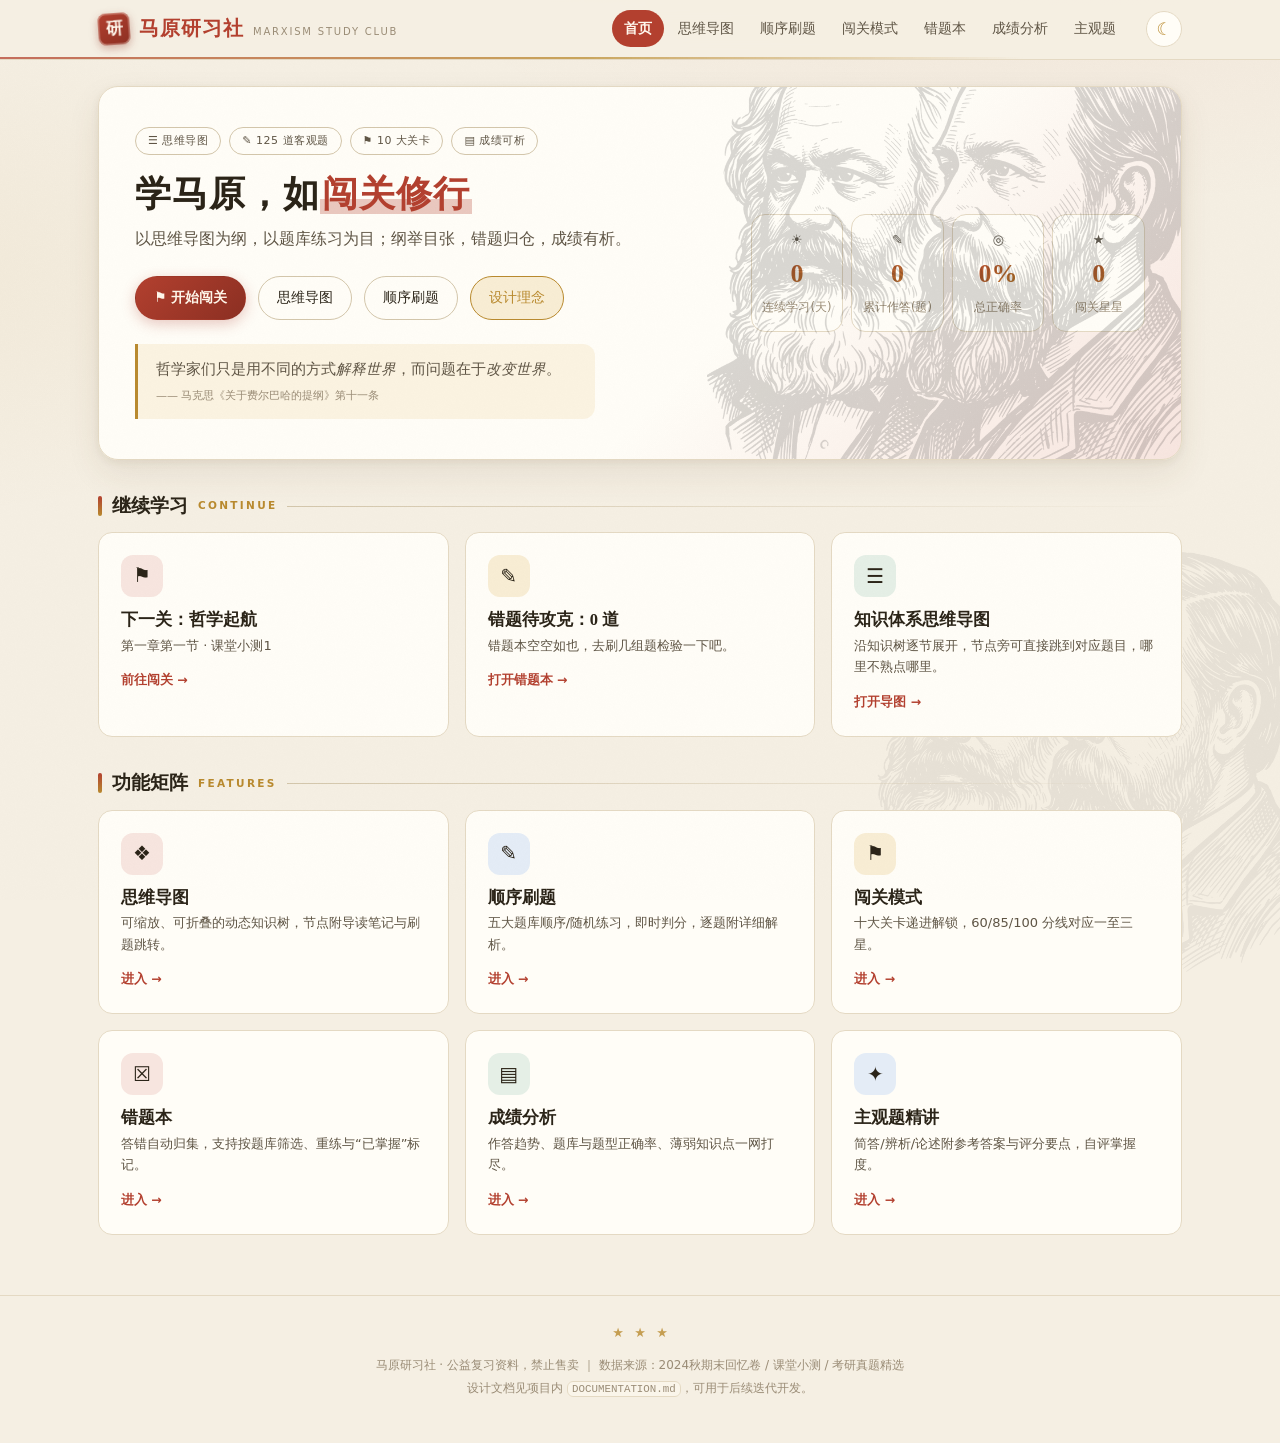
==== Web/index.html @ 52b2794c "feat(add webUI)" ====
<!DOCTYPE html>
<html lang="zh-CN" data-theme="light">
<head>
<meta charset="UTF-8">
<meta name="viewport" content="width=device-width, initial-scale=1.0">
<title>马原研习社 · 马克思主义基本原理学习平台</title>
<link rel="stylesheet" href="assets/style.css">
<link rel="icon" href="data:image/svg+xml,%3Csvg xmlns='http://www.w3.org/2000/svg' viewBox='0 0 32 32'%3E%3Ccircle cx='16' cy='16' r='15' fill='%23b3402f'/%3E%3Cpath d='M16 6l2.6 6.2 6.7.5-5.1 4.4 1.6 6.5L16 20l-5.8 3.6 1.6-6.5-5.1-4.4 6.7-.5z' fill='%23f3d9a4'/%3E%3C/svg%3E">
</head>
<body>
<img class="ink-watermark" src="assets/marx-engels.png" alt="" aria-hidden="true">
<header class="topbar">
  <div class="topbar-inner">
    <a class="brand" href="#/">
      <span class="brand-seal">研</span>
      <span class="brand-name">马原研习社</span>
      <span class="brand-sub">Marxism Study Club</span>
    </a>
    <nav class="nav" id="nav">
      <a href="#/" data-route="">首页</a>
      <a href="#/map" data-route="map">思维导图</a>
      <a href="#/practice" data-route="practice">顺序刷题</a>
      <a href="#/challenge" data-route="challenge">闯关模式</a>
      <a href="#/wrong" data-route="wrong">错题本</a>
      <a href="#/stats" data-route="stats">成绩分析</a>
      <a href="#/subjective" data-route="subjective">主观题</a>
    </nav>
    <button class="theme-toggle" id="themeToggle" title="切换明暗主题" aria-label="切换主题"></button>
  </div>
</header>

<main id="view" class="view">
  <div class="loading-screen">
    <div class="loading-star"></div>
    <p>正在加载题库与知识图谱…</p>
  </div>
</main>

<footer class="footer">
  <p>马原研习社 · 公益复习资料，禁止售卖 ｜ 数据来源：2024秋期末回忆卷 / 课堂小测 / 考研真题精选</p>
  <p>设计文档见项目内 <code>DOCUMENTATION.md</code>，可用于后续迭代开发。</p>
</footer>

<script src="assets/app.js"></script>
<script src="assets/quiz.js"></script>
<script src="assets/mindmap.js"></script>
<script src="assets/challenge.js"></script>
<script src="assets/wrongbook.js"></script>
<script src="assets/stats.js"></script>
</body>
</html>
---- Web/assets/style.css ----
/* ============================================================
   马原研习社 · 设计系统
   风格主题：「书斋纸感 × 思政朱红」
   - 纸质暖底 / 朱砂主色 / 鎏金点缀 / 衬线标题
   - 亮暗双主题（CSS 变量驱动）
   详见 DOCUMENTATION.md 第 2 节「视觉风格规范」
   ============================================================ */

/* ---------- 设计令牌（Design Tokens） ---------- */
:root {
  --font-display: "Noto Serif SC", "Source Han Serif SC", "Songti SC", "STSong", "SimSun", serif;
  --font-body: -apple-system, BlinkMacSystemFont, "PingFang SC", "Hiragino Sans GB",
               "Microsoft YaHei", "Segoe UI", system-ui, sans-serif;

  --bg: #f5efe3;
  --bg-2: #efe7d6;
  --card: #fffdf7;
  --card-2: #faf5ea;
  --ink: #2b2418;
  --ink-2: #5f5545;
  --mut: #9a8c76;
  --line: #e4d9c3;
  --line-2: #d3c6ab;

  --red: #b3402f;
  --red-deep: #8c2f22;
  --red-soft: #f7e5df;
  --gold: #b98a2e;
  --gold-soft: #f8edd4;
  --green: #3f7d4e;
  --green-soft: #e5efe6;
  --blue: #38618f;
  --blue-soft: #e4ecf6;

  --radius: 14px;
  --radius-sm: 9px;
  --shadow-sm: 0 1px 3px rgba(90, 66, 28, .07);
  --shadow: 0 2px 8px rgba(90, 66, 28, .08), 0 14px 34px rgba(90, 66, 28, .09);
  --maxw: 1120px;
}

html[data-theme="dark"] {
  --bg: #171411;
  --bg-2: #1f1a15;
  --card: #25201a;
  --card-2: #2d2720;
  --ink: #ede4d3;
  --ink-2: #c9bda5;
  --mut: #8f8270;
  --line: #3c352a;
  --line-2: #4d4436;

  --red: #e07655;
  --red-deep: #c05137;
  --red-soft: #40271f;
  --gold: #d9a94e;
  --gold-soft: #403420;
  --green: #6fae7d;
  --green-soft: #24382a;
  --blue: #7ba4d8;
  --blue-soft: #22303f;

  --shadow-sm: 0 1px 3px rgba(0, 0, 0, .35);
  --shadow: 0 2px 8px rgba(0, 0, 0, .4), 0 14px 34px rgba(0, 0, 0, .35);
}

/* ---------- 基础 ---------- */
* { box-sizing: border-box; }
html { scroll-behavior: smooth; }
body {
  margin: 0;
  font-family: var(--font-body);
  color: var(--ink);
  background:
    radial-gradient(1200px 500px at 85% -10%, rgba(179, 64, 47, .05), transparent 60%),
    radial-gradient(900px 420px at -10% 30%, rgba(185, 138, 46, .06), transparent 60%),
    var(--bg);
  background-attachment: fixed;
  line-height: 1.65;
  -webkit-font-smoothing: antialiased;
}
/* 纸面颗粒纹理：极淡的噪点覆盖层，营造"宣纸"质感（v1.2） */
body::before {
  content: ""; position: fixed; inset: 0; z-index: 2; pointer-events: none;
  background-image: url("data:image/svg+xml;utf8,<svg xmlns='http://www.w3.org/2000/svg' width='160' height='160'><filter id='n'><feTurbulence type='fractalNoise' baseFrequency='0.9' numOctaves='2' stitchTiles='stitch'/><feColorMatrix type='saturate' values='0'/></filter><rect width='100%25' height='100%25' filter='url(%23n)' opacity='0.55'/></svg>");
  background-size: 160px 160px;
  opacity: .045; mix-blend-mode: multiply;
}
html[data-theme="dark"] body::before { mix-blend-mode: screen; opacity: .05; }

/* ---------- 全局质感细节（v1.2） ---------- */
::-webkit-scrollbar { width: 10px; height: 10px; }
::-webkit-scrollbar-thumb { background: var(--line-2); border-radius: 99px; border: 2px solid var(--bg); }
::-webkit-scrollbar-thumb:hover { background: var(--mut); }
html { scrollbar-color: var(--line-2) var(--bg); }
:focus-visible { outline: 2px solid var(--gold); outline-offset: 2px; border-radius: 4px; }
@keyframes viewIn { from { opacity: 0; transform: translateY(12px); } }
.view > * { animation: viewIn .42s cubic-bezier(.21,.7,.3,1) both; }
.view > *:nth-child(2) { animation-delay: .04s; }
.view > *:nth-child(3) { animation-delay: .08s; }
.view > *:nth-child(4) { animation-delay: .12s; }
.view > *:nth-child(n+5) { animation-delay: .16s; }
h1, h2, h3, h4 { font-family: var(--font-display); font-weight: 700; line-height: 1.3; margin: 0 0 .5em; }
a { color: var(--red); text-decoration: none; }
button { font-family: inherit; cursor: pointer; }
code {
  background: var(--card-2); border: 1px solid var(--line);
  padding: .1em .4em; border-radius: 6px; font-size: .9em;
}
::selection { background: rgba(179, 64, 47, .25); }
@media (prefers-reduced-motion: reduce) {
  * { animation: none !important; transition: none !important; }
}

/* ---------- 顶栏 ---------- */
.topbar {
  position: sticky; top: 0; z-index: 50;
  background: color-mix(in srgb, var(--bg) 88%, transparent);
  backdrop-filter: blur(10px);
  border-bottom: 1px solid var(--line);
}
/* 顶栏底部朱金渐变细线 */
.topbar::after {
  content: ""; display: block; height: 2px;
  background: linear-gradient(90deg, var(--red), var(--gold) 45%, transparent 80%);
  opacity: .75;
}
.topbar-inner {
  max-width: var(--maxw); margin: 0 auto; padding: 10px 18px;
  display: flex; align-items: center; gap: 18px;
}
.brand { display: flex; align-items: baseline; gap: 9px; color: var(--red); flex-shrink: 0; }
/* 朱砂印章徽标：白字方印，微倾斜，如钤印落款 */
.brand-seal {
  align-self: center; width: 32px; height: 32px; border-radius: 8px;
  display: grid; place-items: center; transform: rotate(-4deg);
  background: linear-gradient(150deg, var(--red), var(--red-deep));
  color: #fff8ee; font-family: var(--font-display); font-size: 17px; font-weight: 800;
  box-shadow: 0 3px 8px rgba(140, 47, 34, .35), inset 0 0 0 1.5px rgba(255, 246, 234, .35);
  transition: transform .25s;
}
.brand:hover .brand-seal { transform: rotate(3deg) scale(1.06); }
.brand-name { font-family: var(--font-display); font-size: 20px; font-weight: 800; letter-spacing: 1px; }
.brand-sub { font-size: 10px; color: var(--mut); letter-spacing: .18em; text-transform: uppercase; }
.nav { display: flex; gap: 2px; margin-left: auto; overflow-x: auto; scrollbar-width: none; }
.nav a {
  color: var(--ink-2); font-size: 14px; padding: 7px 12px; border-radius: 99px;
  white-space: nowrap; transition: all .18s;
}
.nav a:hover { background: var(--red-soft); color: var(--red); }
.nav a.active { background: var(--red); color: #fff8ee; font-weight: 600; }
.theme-toggle {
  width: 36px; height: 36px; border-radius: 50%; border: 1px solid var(--line);
  background: var(--card); color: var(--gold); font-size: 17px; flex-shrink: 0;
  display: grid; place-items: center; transition: transform .2s;
}
.theme-toggle:hover { transform: rotate(25deg) scale(1.08); }
.theme-toggle::before { content: "☾"; }
html[data-theme="dark"] .theme-toggle::before { content: "☀"; }

/* ---------- 通用组件 ---------- */
.view { max-width: var(--maxw); margin: 0 auto; padding: 26px 18px 60px; min-height: 70vh; }
.card {
  background: var(--card); border: 1px solid var(--line); border-radius: var(--radius);
  box-shadow: var(--shadow-sm); padding: 22px;
}
.section-title {
  display: flex; align-items: center; gap: 10px; font-size: 19px; margin: 34px 0 14px;
}
.section-title::before {
  content: ""; width: 4px; height: 20px; border-radius: 2px;
  background: linear-gradient(var(--red), var(--gold));
}
.section-title::after {
  content: ""; flex: 1; height: 1px;
  background: linear-gradient(90deg, var(--line-2), transparent);
}
.section-title small {
  font-family: var(--font-body); font-size: 10.5px; color: var(--gold);
  font-weight: 600; letter-spacing: .22em; text-transform: uppercase;
}
.btn {
  display: inline-flex; align-items: center; gap: 7px;
  border: 1px solid var(--line-2); background: var(--card); color: var(--ink);
  padding: 9px 18px; border-radius: 99px; font-size: 14px; transition: all .18s;
}
.btn:hover { border-color: var(--red); color: var(--red); transform: translateY(-1px); }
.btn.primary {
  background: linear-gradient(135deg, var(--red), var(--red-deep));
  border-color: transparent; color: #fff6ea; font-weight: 600;
  box-shadow: 0 4px 14px rgba(166, 52, 38, .26);
}
.btn.primary:hover { background: linear-gradient(135deg, var(--red-deep), var(--red)); color: #fff;
  transform: translateY(-2px); box-shadow: 0 8px 20px rgba(166, 52, 38, .34); }
.btn.gold { background: var(--gold-soft); border-color: var(--gold); color: var(--gold); }
.btn.small { padding: 5px 13px; font-size: 12.5px; }
.btn:active { transform: translateY(0) scale(.97); }
.btn:disabled { opacity: .45; cursor: not-allowed; transform: none; box-shadow: none; }
.chip {
  display: inline-flex; align-items: center; gap: 5px;
  background: var(--card-2); border: 1px solid var(--line); color: var(--ink-2);
  padding: 3px 11px; border-radius: 99px; font-size: 12px;
}
.tag { font-size: 11px; padding: 2px 9px; border-radius: 4px; letter-spacing: .5px; }
.tag.red { background: var(--red-soft); color: var(--red); }
.tag.gold { background: var(--gold-soft); color: var(--gold); }
.tag.green { background: var(--green-soft); color: var(--green); }
.tag.blue { background: var(--blue-soft); color: var(--blue); }
.muted { color: var(--mut); }
.empty {
  text-align: center; color: var(--mut); padding: 60px 20px;
  border: 1.5px dashed var(--line-2); border-radius: var(--radius);
}
.grid { display: grid; gap: 16px; }
.toast {
  position: fixed; left: 50%; bottom: 34px; transform: translateX(-50%);
  background: color-mix(in srgb, var(--ink) 90%, transparent); color: var(--bg);
  padding: 10px 22px; border-radius: 99px;
  border: 1px solid color-mix(in srgb, var(--gold) 45%, transparent);
  backdrop-filter: blur(6px);
  font-size: 13.5px; box-shadow: var(--shadow); z-index: 99;
  animation: fadeUp .25s ease; pointer-events: none;
}
@keyframes fadeUp { from { opacity: 0; transform: translate(-50%, 10px); } }

/* ---------- 首页 ---------- */
.hero {
  display: grid; grid-template-columns: 1.5fr 1fr; gap: 24px; align-items: center;
  background: linear-gradient(135deg, var(--card) 60%, var(--red-soft));
  border: 1px solid var(--line); border-radius: 20px; padding: 40px 36px;
  box-shadow: var(--shadow); overflow: hidden; position: relative;
}
/* 马恩双人素描（版画线刻风，白底已转透明 PNG）：
   - 页级水印 .ink-watermark：全站固定于右下，沉浸式衬底（v1.1 新增）
   - 主视觉 .hero-portrait：首页 Hero 右侧，较明显但不抢文字 */
.ink-watermark {
  position: fixed; right: -3vw; bottom: -10vh; width: clamp(300px, 36vw, 540px);
  opacity: .055; pointer-events: none; user-select: none; z-index: -1;
}
html[data-theme="dark"] .ink-watermark { filter: invert(.92); opacity: .085; }
.hero-portrait {
  position: absolute; right: -38px; bottom: -46px; height: 138%;
  opacity: .15; pointer-events: none; user-select: none;
}
html[data-theme="dark"] .hero-portrait { filter: invert(.92); opacity: .17; }
@media (max-width: 920px) { .hero-portrait { height: 100%; right: -70px; opacity: .1; } }
.hero h1 { font-size: 36px; letter-spacing: 1px; margin-bottom: 6px; }
/* 手绘感朱色笔刷下划线 */
.hero h1 em {
  color: var(--red); font-style: normal;
  background: linear-gradient(transparent 60%, rgba(179, 64, 47, .26) 60%);
  background: linear-gradient(transparent 62%, color-mix(in srgb, var(--red) 28%, transparent) 62%);
  padding: 0 2px;
}
.hero .slogan { color: var(--ink-2); margin: 8px 0 24px; }
.hero-actions { display: flex; gap: 12px; flex-wrap: wrap; }
/* 资料徽章带 */
.hero-badges { display: flex; gap: 8px; flex-wrap: wrap; margin-bottom: 16px; }
.hero-badges span {
  font-size: 11px; padding: 4px 12px; border-radius: 99px; letter-spacing: .5px;
  border: 1px solid var(--line-2); color: var(--ink-2);
  background: color-mix(in srgb, var(--card) 65%, transparent);
}
/* 名言引言带（金线左侧、衬线体） */
.hero-quote {
  margin: 24px 0 0; padding: 12px 18px; max-width: 460px;
  border-left: 3px solid var(--gold); border-radius: 0 12px 12px 0;
  background: color-mix(in srgb, var(--gold-soft) 60%, transparent);
  font-family: var(--font-display); font-size: 14.5px; color: var(--ink-2); line-height: 1.85;
}
.hero-quote span { display: block; font-size: 11px; color: var(--mut); margin-top: 4px; font-family: var(--font-body); }
.stat-strip { display: grid; grid-template-columns: repeat(4, 1fr); gap: 8px; }
.stat-tile {
  background: var(--card); border: 1px solid var(--line); border-radius: var(--radius);
  padding: 14px 10px; text-align: center; transition: all .22s;
}
.stat-tile:hover { transform: translateY(-3px); box-shadow: var(--shadow); border-color: var(--gold); }
.stat-tile .ic { display: block; font-size: 13px; opacity: .75; margin-bottom: 2px; }
.stat-tile .num {
  font-family: var(--font-display); font-size: 26px; font-weight: 800;
  background: linear-gradient(135deg, var(--red), var(--gold));
  -webkit-background-clip: text; background-clip: text; color: transparent;
}
.stat-tile .lbl { font-size: 11.5px; color: var(--mut); margin-top: 2px; }
.feature-grid { display: grid; grid-template-columns: repeat(3, 1fr); gap: 16px; }
.feature-card {
  background: var(--card); border: 1px solid var(--line); border-radius: var(--radius);
  padding: 22px; transition: all .22s; position: relative; overflow: hidden;
  display: block; color: var(--ink);
}
/* 悬停时顶部亮起的朱金光带 */
.feature-card::before {
  content: ""; position: absolute; top: 0; left: 24px; right: 24px; height: 3px;
  border-radius: 0 0 99px 99px;
  background: linear-gradient(90deg, var(--red), var(--gold));
  opacity: 0; transform: scaleX(.3); transition: all .25s;
}
.feature-card:hover { transform: translateY(-4px); box-shadow: var(--shadow); border-color: var(--red); }
.feature-card:hover::before { opacity: 1; transform: scaleX(1); }
.feature-card .fi { transition: transform .22s; }
.feature-card:hover .fi { transform: scale(1.12) rotate(-4deg); }
.feature-card .fi {
  width: 42px; height: 42px; border-radius: 12px; display: grid; place-items: center;
  font-size: 20px; margin-bottom: 12px;
}
.feature-card h3 { font-size: 16.5px; margin-bottom: 4px; }
.feature-card p { font-size: 13px; color: var(--ink-2); margin: 0 0 10px; }
.feature-card .go { font-size: 12.5px; color: var(--red); font-weight: 600; }
.next-actions { display: grid; grid-template-columns: repeat(3, 1fr); gap: 16px; }

/* ---------- 思维导图 ---------- */
.map-layout { display: grid; grid-template-columns: 1fr 320px; gap: 16px; align-items: start; }
.map-canvas-wrap {
  background:
    radial-gradient(circle at 1px 1px, var(--line-2) 1px, transparent 0) 0 0 / 26px 26px,
    var(--card);
  border: 1px solid var(--line); border-radius: var(--radius);
  height: 68vh; min-height: 480px; overflow: hidden; position: relative; cursor: grab;
}
.map-canvas-wrap:active { cursor: grabbing; }
.map-tools { position: absolute; right: 12px; top: 12px; display: flex; flex-direction: column; gap: 6px; z-index: 5; }
.map-tools button {
  width: 34px; height: 34px; border-radius: 10px; border: 1px solid var(--line);
  background: var(--card); color: var(--ink-2); font-size: 16px; box-shadow: var(--shadow-sm);
}
.map-tools button:hover { color: var(--red); border-color: var(--red); }
.map-node rect {
  fill: var(--card); stroke: var(--line-2); stroke-width: 1.2; rx: 10;
  transition: all .18s; cursor: pointer;
}
.map-node:hover rect { stroke: var(--red); filter: drop-shadow(0 3px 8px rgba(179, 64, 47, .25)); }
.map-node text { font-size: 12.5px; fill: var(--ink); pointer-events: none; }
.map-node .node-pct { font-size: 9.5px; fill: var(--mut); }
.map-node.lv0 rect { fill: var(--red); stroke: var(--red); }
.map-node.lv0 text { fill: #fff4e4; font-weight: 700; font-size: 14px; }
.map-node.lv1 rect { fill: var(--gold-soft); stroke: var(--gold); }
.map-node.has-link rect { stroke-dasharray: 0; }
.map-node .badge-dot { fill: var(--green); }
.map-link { fill: none; stroke: var(--line-2); stroke-width: 1.4; }
.map-toggle { cursor: pointer; }
.map-toggle circle { fill: var(--card-2); stroke: var(--line-2); }
.map-toggle:hover circle { stroke: var(--red); fill: var(--red-soft); }
.map-toggle text { fill: var(--ink-2); font-size: 11px; text-anchor: middle; pointer-events: none; }
.map-panel { position: sticky; top: 76px; max-height: calc(100vh - 100px); overflow-y: auto; }
.map-panel h3 { color: var(--red); font-size: 17px; }
.map-panel .notes { font-size: 13px; color: var(--ink-2); max-height: 320px; overflow-y: auto;
  border-left: 3px solid var(--gold-soft); padding-left: 12px; margin: 12px 0; }
.map-panel .notes li { margin-bottom: 5px; }
.map-panel .notes p { margin: 4px 0; }

/* ---------- 刷题 / 题目卡片 ---------- */
.bank-grid { display: grid; grid-template-columns: repeat(2, 1fr); gap: 16px; }
.bank-card h3 { font-size: 16.5px; margin-bottom: 3px; }
.bank-card .desc { font-size: 12.5px; color: var(--ink-2); min-height: 34px; }
.bank-meta { display: flex; gap: 8px; flex-wrap: wrap; margin: 10px 0; }
.bank-actions { display: flex; gap: 8px; margin-top: 12px; }
.progressline { height: 6px; background: var(--bg-2); border-radius: 99px; overflow: hidden; margin-top: 10px; }
.progressline i { display: block; height: 100%; background: linear-gradient(90deg, var(--red), var(--gold)); border-radius: 99px; }

.quiz-shell { max-width: 780px; margin: 0 auto; }
.quiz-topbar { display: flex; align-items: center; gap: 10px; margin-bottom: 14px; flex-wrap: wrap; }
.quiz-progress { flex: 1; height: 5px; background: var(--bg-2); border-radius: 99px; overflow: hidden; min-width: 100px; }
.quiz-progress i { display: block; height: 100%; background: linear-gradient(90deg, var(--red), var(--gold)); transition: width .3s; }
.q-card { background: var(--card); border: 1px solid var(--line); border-radius: var(--radius);
  box-shadow: var(--shadow-sm); padding: 26px; position: relative; overflow: hidden; }
/* 题卡左侧朱金细缨 */
.q-card::before {
  content: ""; position: absolute; left: 0; top: 22px; bottom: 22px; width: 3.5px;
  border-radius: 0 4px 4px 0; background: linear-gradient(var(--red), var(--gold));
}
.q-head { display: flex; gap: 8px; align-items: center; flex-wrap: wrap; margin-bottom: 12px; }
.q-stem { font-size: 16.5px; font-weight: 600; line-height: 1.75; margin: 6px 0 18px; }
.opt {
  display: flex; gap: 12px; align-items: flex-start; width: 100%; text-align: left;
  background: var(--card-2); border: 1.5px solid var(--line); border-radius: var(--radius-sm);
  padding: 12px 14px; margin-bottom: 10px; font-size: 14.5px; color: var(--ink);
  transition: all .16s;
}
.opt:hover:not(:disabled) { border-color: var(--red); background: var(--red-soft); }
.opt .key {
  flex-shrink: 0; width: 24px; height: 24px; border-radius: 50%; border: 1.5px solid var(--line-2);
  display: grid; place-items: center; font-size: 12px; font-weight: 700; color: var(--ink-2);
  background: var(--card);
}
.opt.sel { border-color: var(--red); background: var(--red-soft); }
.opt.sel .key { background: var(--red); border-color: var(--red); color: #fff; }
.opt.right { border-color: var(--green); background: var(--green-soft); }
.opt.right .key { background: var(--green); border-color: var(--green); color: #fff; }
.opt.wrong-pick { border-color: var(--red); background: var(--red-soft); animation: shake .3s; }
.opt:disabled { cursor: default; opacity: .92; }
@keyframes shake { 25% { transform: translateX(-4px);} 75% { transform: translateX(4px);} }
.q-feedback { border-radius: var(--radius-sm); padding: 14px 16px; margin: 14px 0 0; font-size: 14px; }
.q-feedback.ok { background: var(--green-soft); border: 1px solid var(--green); }
.q-feedback.bad { background: var(--red-soft); border: 1px solid var(--red); }
.q-analysis { margin-top: 14px; border-top: 1.5px dashed var(--line-2); padding-top: 12px; font-size: 13.5px; color: var(--ink-2); }
.q-analysis h4 { font-size: 13px; color: var(--gold); letter-spacing: 2px; margin-bottom: 6px; }
.q-actions { display: flex; justify-content: space-between; gap: 10px; margin-top: 20px; }

/* 答题卡模式（闯关/考试） */
.answer-sheet { display: flex; flex-wrap: wrap; gap: 7px; margin: 14px 0; }
.answer-sheet button {
  width: 34px; height: 34px; border-radius: 9px; border: 1.5px solid var(--line);
  background: var(--card); font-size: 12px; color: var(--ink-2); transition: all .15s;
}
.answer-sheet button.done { background: var(--red); border-color: var(--red); color: #fff; }
.answer-sheet button.cur { outline: 2px solid var(--gold); }
.answer-sheet button.right { background: var(--green); border-color: var(--green); color: #fff; }
.answer-sheet button.wrong { background: var(--red); border-color: var(--red); color: #fff; }
.score-hero { text-align: center; padding: 36px 20px; }
.score-ring { width: 150px; height: 150px; margin: 0 auto 16px; }
.score-hero .pct { font-family: var(--font-display); font-size: 34px; font-weight: 800; }
.stars { font-size: 30px; letter-spacing: 6px; color: var(--gold); }
.stars .off { color: var(--line-2); }

/* ---------- 闯关地图 ---------- */
.level-path { position: relative; max-width: 640px; margin: 0 auto; padding: 10px 0 30px; }
.level-path::before {
  content: ""; position: absolute; left: 29px; top: 20px; bottom: 20px; width: 3px;
  background: repeating-linear-gradient(var(--gold) 0 8px, transparent 8px 16px);
  opacity: .45;
}
/* 当前待攻关卡：节点填朱并发出脉冲光环，引导玩家 */
.level-item.next .level-node {
  background: linear-gradient(135deg, var(--red), var(--red-deep));
  color: #fff6ea; border-color: var(--red);
  animation: pulseRing 1.8s ease-out infinite;
}
@keyframes pulseRing {
  0% { box-shadow: 0 0 0 0 rgba(179, 64, 47, .42); }
  70% { box-shadow: 0 0 0 15px rgba(179, 64, 47, 0); }
  100% { box-shadow: 0 0 0 0 rgba(179, 64, 47, 0); }
}
.level-item.next .level-body { border-color: var(--red); box-shadow: 0 4px 18px rgba(179, 64, 47, .14); }
.level-item { position: relative; display: flex; gap: 18px; align-items: flex-start; margin-bottom: 18px; }
.level-node {
  flex-shrink: 0; width: 60px; height: 60px; border-radius: 50%; z-index: 1;
  border: 3px solid var(--gold); background: var(--card); display: grid; place-items: center;
  font-family: var(--font-display); font-size: 21px; font-weight: 800; color: var(--gold);
  box-shadow: var(--shadow-sm); transition: all .2s;
}
.level-item.unlocked .level-node { border-color: var(--red); color: var(--red); cursor: pointer; }
.level-item.unlocked .level-node:hover { transform: scale(1.1); box-shadow: var(--shadow); }
.level-item.locked { opacity: .62; }
.level-item.locked .level-node { border-color: var(--line-2); color: var(--mut); }
.level-body { flex: 1; background: var(--card); border: 1px solid var(--line); border-radius: var(--radius); padding: 15px 18px; }
.level-body h3 { font-size: 16px; margin: 0 0 2px; }
.level-body .sub { font-size: 12.5px; color: var(--ink-2); }
.level-foot { display: flex; align-items: center; gap: 10px; margin-top: 9px; flex-wrap: wrap; }
.level-stars { color: var(--gold); font-size: 15px; letter-spacing: 2px; }
.level-best { font-size: 11.5px; color: var(--mut); }

/* ---------- 错题本 ---------- */
.wrong-item { display: flex; gap: 14px; align-items: flex-start; }
.wrong-item .wi-body { flex: 1; }
.wrong-item .wi-stem { font-size: 14.5px; font-weight: 600; margin-bottom: 6px; }
.wrong-item .wi-meta { display: flex; gap: 7px; flex-wrap: wrap; align-items: center; font-size: 12px; color: var(--mut); }
.wrong-item .wi-act { display: flex; flex-direction: column; gap: 6px; }
.wrong-item.mastered { opacity: .55; }
.tabs { display: flex; gap: 6px; margin: 16px 0; }
.tabs button {
  border: 1px solid var(--line); background: var(--card); color: var(--ink-2);
  padding: 7px 18px; border-radius: 99px; font-size: 13.5px;
}
.tabs button.on { background: var(--red); border-color: var(--red); color: #fff; font-weight: 600; }

/* ---------- 成绩分析 ---------- */
.stats-grid { display: grid; grid-template-columns: repeat(5, 1fr); gap: 12px; }
.chart-card h3 { font-size: 15px; color: var(--ink-2); font-family: var(--font-body); font-weight: 600; }
.hbar-row { display: grid; grid-template-columns: 130px 1fr 74px; gap: 10px; align-items: center; margin-bottom: 10px; font-size: 12.5px; }
.hbar-row .bar { height: 14px; background: var(--bg-2); border-radius: 99px; overflow: hidden; }
.hbar-row .bar i { display: block; height: 100%; border-radius: 99px;
  background: linear-gradient(90deg, var(--red), var(--gold)); }
.hbar-row .val { text-align: right; color: var(--ink-2); }
.sess-table { width: 100%; border-collapse: collapse; font-size: 13px; }
.sess-table th, .sess-table td { text-align: left; padding: 9px 10px; border-bottom: 1px solid var(--line); }
.sess-table th { color: var(--mut); font-weight: 500; font-size: 12px; }
.weak-list li { margin-bottom: 10px; font-size: 13.5px; }

/* ---------- 主观题 ---------- */
.subj-list { display: grid; gap: 14px; }
.subj-card .ref { display: none; margin-top: 14px; border-top: 1.5px dashed var(--line-2); padding-top: 14px; font-size: 13.5px; color: var(--ink-2); }
.subj-card.open .ref { display: block; }
.subj-card .prompt { background: var(--card-2); border: 1px solid var(--line); border-radius: var(--radius-sm);
  padding: 14px; font-size: 13px; color: var(--ink-2); margin: 12px 0; white-space: pre-wrap; max-height: 300px; overflow-y: auto; }
.self-grade { display: flex; gap: 8px; margin-top: 14px; }

/* ---------- mdLite 渲染细节 ---------- */
.q-analysis ul, .ref ul, .map-panel .notes ul { padding-left: 19px; margin: 6px 0; }
.q-analysis p, .ref p { margin: 5px 0; }
p.quote, .quote {
  color: var(--ink-2); border-left: 3px solid var(--gold-soft);
  padding: 4px 0 4px 12px; margin: 6px 0; font-size: .94em;
}
.opt span:last-child { flex: 1; }

/* ---------- 其他 ---------- */
.loading-screen { text-align: center; padding: 120px 0; color: var(--mut); }
.loading-star {
  width: 44px; height: 44px; margin: 0 auto 18px; background: var(--red);
  clip-path: polygon(50% 0, 63% 37%, 100% 38%, 70% 61%, 81% 100%, 50% 76%, 19% 100%, 30% 61%, 0 38%, 37% 37%);
  animation: spinPulse 1.2s ease-in-out infinite;
}
@keyframes spinPulse { 50% { transform: rotate(72deg) scale(1.12); opacity: .75; } }
.footer { text-align: center; color: var(--mut); font-size: 12px; padding: 26px 16px 40px; border-top: 1px solid var(--line); }
.footer::before {
  content: "★"; display: block; color: var(--gold); font-size: 13px;
  letter-spacing: 14px; text-indent: 14px; margin-bottom: 12px; opacity: .8;
  text-shadow: -22px 0 0 var(--gold), 22px 0 0 var(--gold);
}
.footer p { margin: 4px 0; }

/* ---------- 响应式 ---------- */
@media (max-width: 920px) {
  .hero { grid-template-columns: 1fr; padding: 28px 22px; }
  .feature-grid, .next-actions { grid-template-columns: 1fr; }
  .bank-grid { grid-template-columns: 1fr; }
  .stats-grid { grid-template-columns: repeat(2, 1fr); }
  .map-layout { grid-template-columns: 1fr; }
  .map-panel { position: static; }
  .brand-sub { display: none; }
  .topbar-inner { flex-wrap: wrap; gap: 8px; }
  .nav { order: 3; width: 100%; }
  .stat-strip { grid-template-columns: repeat(2, 1fr); }
  .hbar-row { grid-template-columns: 96px 1fr 64px; }
  .grid[style*="grid-template-columns"] { grid-template-columns: 1fr !important; }
}
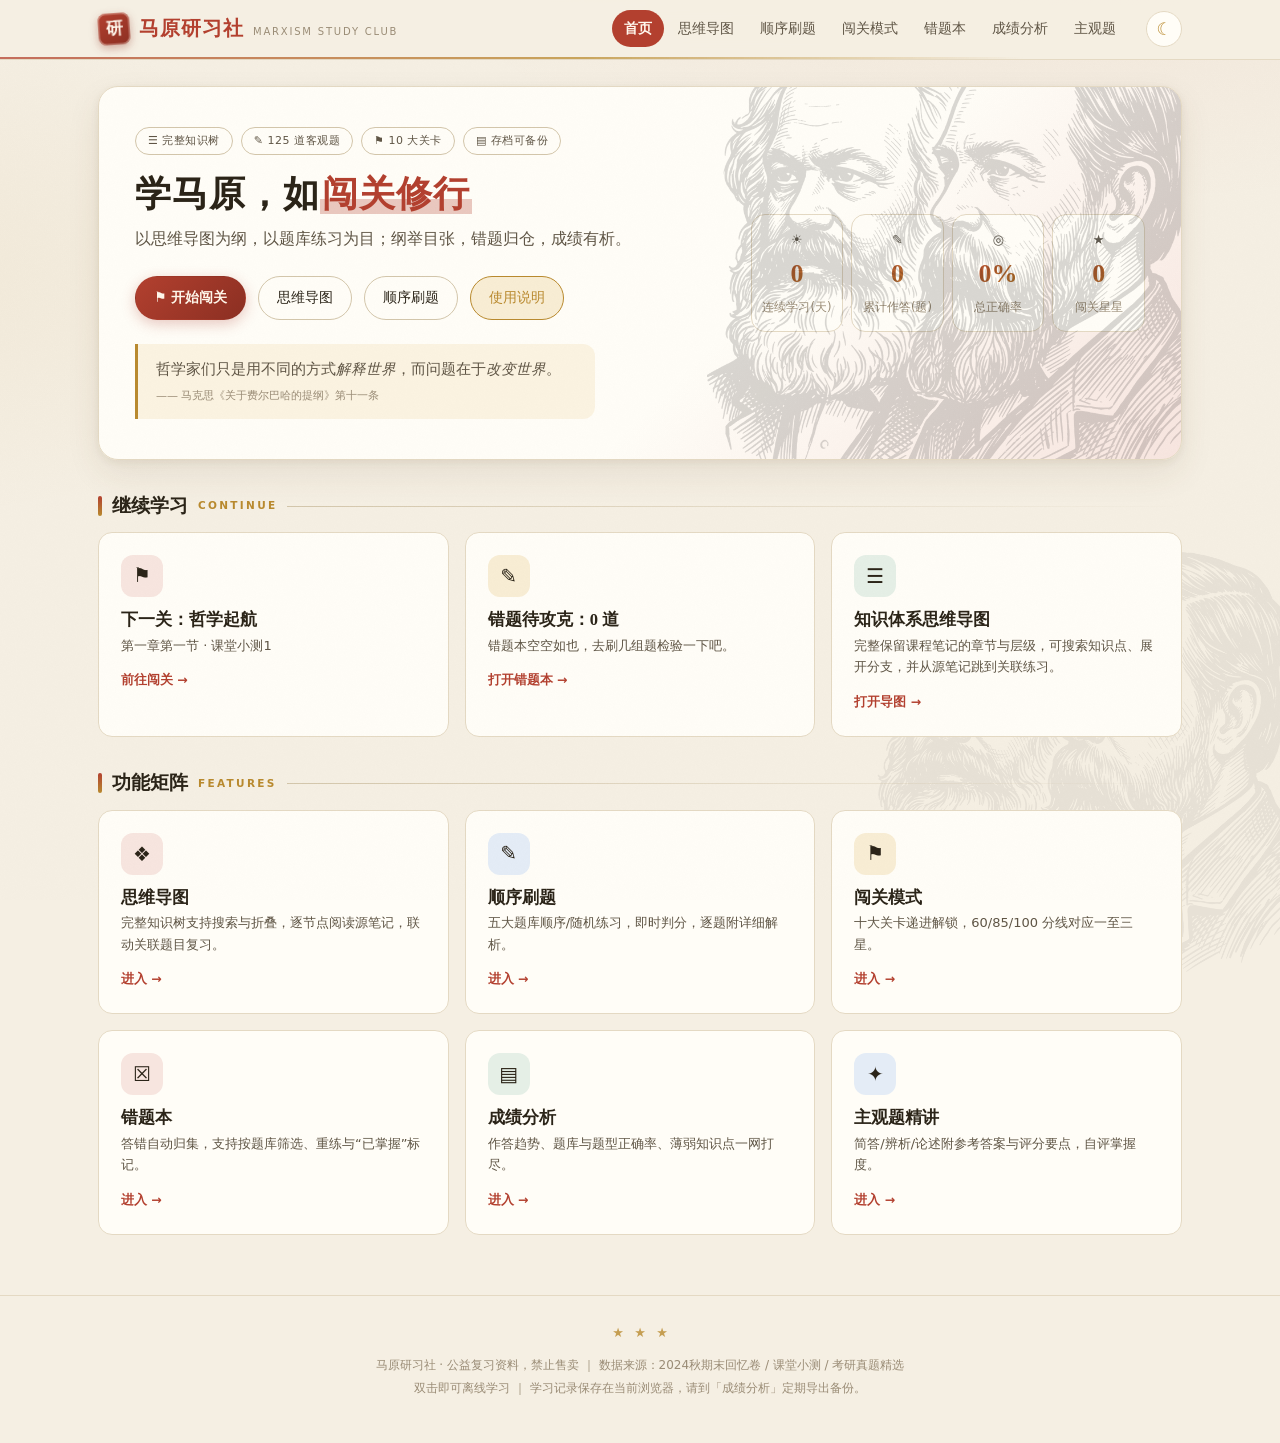
==== commit 869262e4: "Add offline build and mindmap parsing tools with tests - Implement `build_offline.py` to generate se" ====
--- a/Web/index.html
+++ b/Web/index.html
@@ -5,6 +5,7 @@
 <meta name="viewport" content="width=device-width, initial-scale=1.0">
 <title>马原研习社 · 马克思主义基本原理学习平台</title>
 <link rel="stylesheet" href="assets/style.css">
+<link rel="stylesheet" href="assets/mindmap.css">
 <link rel="icon" href="data:image/svg+xml,%3Csvg xmlns='http://www.w3.org/2000/svg' viewBox='0 0 32 32'%3E%3Ccircle cx='16' cy='16' r='15' fill='%23b3402f'/%3E%3Cpath d='M16 6l2.6 6.2 6.7.5-5.1 4.4 1.6 6.5L16 20l-5.8 3.6 1.6-6.5-5.1-4.4 6.7-.5z' fill='%23f3d9a4'/%3E%3C/svg%3E">
 </head>
 <body>
@@ -29,6 +30,9 @@
   </div>
 </header>
 
+<p id="storageNotice" class="card" role="status" aria-live="polite" aria-atomic="true" hidden
+  style="max-width:1140px;margin:16px auto;padding:12px 18px;color:var(--red)"></p>
+
 <main id="view" class="view">
   <div class="loading-screen">
     <div class="loading-star"></div>
@@ -38,9 +42,10 @@
 
 <footer class="footer">
   <p>马原研习社 · 公益复习资料，禁止售卖 ｜ 数据来源：2024秋期末回忆卷 / 课堂小测 / 考研真题精选</p>
-  <p>设计文档见项目内 <code>DOCUMENTATION.md</code>，可用于后续迭代开发。</p>
+  <p>双击即可离线学习 ｜ 学习记录保存在当前浏览器，请到「成绩分析」定期导出备份。</p>
 </footer>
 
+<script src="data/offline-data.js"></script>
 <script src="assets/app.js"></script>
 <script src="assets/quiz.js"></script>
 <script src="assets/mindmap.js"></script>
--- a/Web/assets/mindmap.css
+++ b/Web/assets/mindmap.css
@@ -0,0 +1,163 @@
+/* 思维导图专属样式；沿用纸面、朱红和金色设计令牌。 */
+.mm-workspace { margin-top: 4px; }
+.mm-workspace [hidden] { display: none !important; }
+.mm-workspace button, .mm-workspace input, .mm-workspace select { font-family: inherit; }
+.mm-workspace button { color: var(--ink); }
+.mm-workspace button:focus-visible, .mm-workspace input:focus-visible, .mm-workspace select:focus-visible { outline: 2px solid var(--gold); outline-offset: 3px; }
+.mm-sr-only { position: absolute; width: 1px; height: 1px; padding: 0; margin: -1px; overflow: hidden; clip: rect(0,0,0,0); white-space: nowrap; border: 0; }
+.mm-heading { display: flex; align-items: end; justify-content: space-between; gap: 18px; margin-bottom: 20px; }
+.mm-eyebrow { font-size: 10.5px; color: var(--gold); letter-spacing: .15em; font-weight: 600; }
+.mm-heading h2 { margin: 5px 0 0; font-size: clamp(22px,2.5vw,29px); letter-spacing: .02em; }
+.mm-heading h2 em { font-style: normal; color: var(--red); }
+.mm-total { font-size: 12px; color: var(--ink-2); white-space: nowrap; padding-bottom: 3px; }
+.mm-total span { margin: 0 7px; color: var(--gold); }
+.mm-controls { display: flex; align-items: center; gap: 14px; margin-bottom: 12px; }
+.mm-search-field { flex: 1; min-width: 0; display: flex; align-items: center; background: var(--card); border: 1px solid var(--line-2); border-radius: 10px; overflow: hidden; }
+.mm-search-field > span { font-size: 25px; color: var(--gold); padding: 0 13px; }
+.mm-search-field input { width: 100%; min-width: 0; height: 46px; border: 0; background: transparent; color: var(--ink); padding: 8px 4px; font-size: 13px; }
+.mm-search-field input::placeholder { color: var(--mut); }
+.mm-search-field select { height: 32px; padding: 0 9px; border: 0; border-left: 1px solid var(--line); margin-right: 5px; color: var(--ink-2); background: var(--card); font-size: 12px; }
+.mm-mode { display: flex; background: var(--bg-2); padding: 4px; gap: 3px; border-radius: 10px; }
+.mm-mode button { border: 0; border-radius: 7px; background: transparent; padding: 9px 13px; font-size: 12px; white-space: nowrap; }
+.mm-mode button[aria-pressed="true"] { color: var(--red); background: var(--card); box-shadow: var(--shadow-sm); font-weight: 600; }
+.mm-branches { display: flex; flex-wrap: wrap; gap: 8px; margin: 14px 0 19px; }
+.mm-branches button { display: flex; align-items: center; gap: 8px; min-height: 40px; border: 1px solid var(--line-2); background: var(--card); padding: 8px 13px; border-radius: 9px; font-size: 12px; }
+.mm-branches button span { color: var(--mut); font-size: 10px; }
+.mm-branches button.is-active { border-color: var(--red); color: var(--red); background: var(--red-soft); font-weight: 600; }
+.mm-branches button.is-active span { color: var(--red); opacity: .7; }
+.mm-layout { display: grid; grid-template-columns: minmax(0,1fr) 345px; align-items: start; gap: 16px; scroll-margin-top: 90px; }
+.mm-reader { min-width: 0; border: 1px solid var(--line); border-radius: var(--radius); overflow: hidden; background: var(--card); box-shadow: var(--shadow-sm); }
+.mm-reader-head { display: flex; justify-content: space-between; align-items: center; gap: 10px; padding: 13px 14px; border-bottom: 1px solid var(--line); }
+.mm-reader-head > div:first-child { min-width: 0; }
+.mm-reader-head strong { display: block; font-size: 13px; overflow-wrap: anywhere; }
+.mm-reader-head #mmVisibleCount { display: block; color: var(--mut); font-size: 10px; margin-top: 3px; }
+.mm-expand-tools { display: flex; gap: 5px; flex-shrink: 0; }
+.mm-expand-tools button { border: 1px solid var(--line); background: var(--card-2); border-radius: 6px; padding: 7px 8px; font-size: 10.5px; }
+.mm-expand-tools button:hover { border-color: var(--red); color: var(--red); }
+.mm-canvas { height: clamp(490px,66vh,690px); min-height: 490px; position: relative; overflow: hidden; background: radial-gradient(circle at 1px 1px,var(--line) 1px,transparent 0) 0 0 / 24px 24px,var(--card); }
+.mm-canvas svg { display: block; width: 100%; height: 100%; touch-action: none; cursor: grab; user-select: none; }
+.mm-canvas svg:active { cursor: grabbing; }
+.mm-link { fill: none; stroke: var(--line-2); stroke-width: 1.5; }
+.mm-node { cursor: pointer; outline: none; }
+.mm-node > rect { fill: var(--card); stroke: var(--line-2); stroke-width: 1.35; }
+.mm-node.mm-heading-node > rect { fill: var(--gold-soft); stroke: var(--gold); }
+.mm-node.mm-scope-node > rect { fill: var(--red); stroke: var(--red-deep); }
+.mm-node-label { font-size: 14px; fill: var(--ink); font-family: var(--font-body); }
+.mm-node.mm-scope-node .mm-node-label { fill: #fff8ed; font-weight: 600; }
+.mm-node-count { font-size: 9px; fill: var(--mut); font-family: var(--font-body); }
+.mm-scope-node .mm-node-count { fill: #fff3d7; }
+.mm-node:hover > rect, .mm-node:focus-visible > rect { stroke: var(--red); stroke-width: 2.4; }
+.mm-node.is-selected > rect { stroke: var(--red); stroke-width: 2.7; filter: drop-shadow(0 2px 5px rgba(120,50,25,.13)); }
+.mm-scope-node.is-selected > rect, .mm-scope-node:focus-visible > rect { stroke: var(--gold); stroke-width: 3; }
+.mm-node text { pointer-events: none; }
+.mm-toggle > rect { fill: var(--card); stroke: var(--line-2); stroke-width: 1.3; }
+.mm-toggle text { font-size: 18px; fill: var(--ink-2); }
+.mm-toggle:hover > rect, .mm-toggle:focus-visible > rect { fill: var(--red-soft); stroke: var(--red); stroke-width: 2; }
+.mm-zoom-tools { display: flex; align-items: center; justify-content: center; gap: 5px; position: absolute; bottom: 36px; left: 50%; transform: translateX(-50%); background: var(--card); border: 1px solid var(--line); padding: 5px; border-radius: 10px; box-shadow: var(--shadow-sm); white-space: nowrap; }
+.mm-zoom-tools button { border: 0; background: var(--card-2); height: 34px; min-width: 34px; border-radius: 6px; font-size: 18px; }
+.mm-zoom-tools button:hover { background: var(--red-soft); color: var(--red); }
+.mm-zoom-tools .mm-fit { font-size: 11px; padding: 0 10px; }
+.mm-zoom-tools output { min-width: 37px; text-align: center; font-size: 10px; color: var(--ink-2); }
+.mm-canvas-help { position: absolute; bottom: 10px; width: 100%; text-align: center; font-size: 10px; color: var(--mut); pointer-events: none; }
+.mm-legend { display: flex; flex-wrap: wrap; gap: 6px 14px; padding: 11px 14px; font-size: 10px; color: var(--ink-2); border-top: 1px solid var(--line); }
+.mm-legend > span { display: inline-flex; align-items: center; gap: 5px; }
+.mm-tree-line { width: 17px; height: 0; border-top: 1px solid var(--line-2); }
+.mm-relation-line { width: 17px; height: 0; border-top: 2px dashed var(--red); }
+.mm-outline { max-height: 66vh; min-height: 420px; overflow: auto; padding: 10px; }
+.mm-outline ul { list-style: none; margin: 0; padding-left: 20px; }
+.mm-outline > ul { padding-left: 0; }
+.mm-outline li { margin: 2px 0; }
+.mm-outline li > ul { border-left: 1px solid var(--line); margin-left: 16px; }
+.mm-outline-row { display: flex; align-items: start; border-radius: 7px; }
+.mm-outline-row.is-selected { background: var(--red-soft); }
+.mm-outline-toggle { flex: 0 0 33px; width: 33px; height: 39px; background: transparent; border: 0; font-size: 19px; color: var(--gold) !important; }
+.mm-outline-dot { flex: 0 0 33px; text-align: center; line-height: 38px; color: var(--mut); }
+.mm-outline-label { flex: 1; min-width: 0; display: block; width: 100%; padding: 9px 7px 9px 0; border: 0; background: transparent; text-align: left; line-height: 1.7; font-size: 13px; overflow-wrap: anywhere; scroll-margin-block: 10px; }
+.mm-outline-label small { display: block; font-size: 10px; color: var(--mut); }
+.mm-outline-row.is-selected .mm-outline-label { color: var(--red); font-weight: 600; }
+.mm-outline-label:hover { color: var(--red); }
+.mm-panel { position: sticky; top: 80px; max-height: calc(100vh - 105px); overflow: auto; padding: 19px 18px; min-width: 0; scrollbar-width: thin; }
+.mm-panel-top { display: flex; justify-content: space-between; align-items: center; gap: 10px; }
+.mm-panel-locate { background: transparent; border: 0; color: var(--red) !important; font-size: 11px !important; padding: 5px; }
+.mm-panel h3 { margin: 7px 0 10px; font-size: 19px; color: var(--red); line-height: 1.55; overflow-wrap: anywhere; }
+.mm-breadcrumb { display: flex; gap: 2px 4px; flex-wrap: wrap; font-size: 10px; line-height: 1.7; }
+.mm-breadcrumb button { border: 0; padding: 0; background: transparent; text-align: left; color: var(--ink-2); font-size: inherit; }
+.mm-breadcrumb button:hover { color: var(--red); text-decoration: underline; }
+.mm-breadcrumb > span { color: var(--mut); }
+.mm-source { margin: 9px 0 14px; color: var(--mut); font-size: 10.5px; }
+.mm-notes { color: var(--ink-2); font-size: 12.5px; line-height: 1.85; overflow-wrap: anywhere; }
+.mm-notes p { margin: 5px 0; }
+.mm-notes strong { color: var(--ink); }
+.mm-own-notes { padding-left: 10px; border-left: 3px solid var(--gold-soft); margin-bottom: 15px; }
+.mm-child-notes h4, .mm-practice h4 { font-size: 13px; margin: 18px 0 6px; color: var(--gold); }
+.mm-child-notes h4 span { color: var(--mut); font-size: 11px; font-family: var(--font-body); margin-left: 5px; }
+.mm-panel-hint { font-size: 10.5px; color: var(--mut); margin: 0 0 9px; }
+.mm-note-branch { border-left: 1px solid var(--line-2); padding: 0 0 0 10px; margin: 9px 0; }
+.mm-note-branch > summary { cursor: pointer; font-size: 12.5px; font-weight: 600; line-height: 1.7; overflow-wrap: anywhere; }
+.mm-note-branch > summary small { font-size: 9px; font-weight: 400; color: var(--mut); margin-left: 4px; }
+.mm-note-body { padding: 5px 0 4px 2px; }
+.mm-note-jump { display: inline-block; border: 0; background: transparent; padding: 2px 0; color: var(--red) !important; font-size: 10px !important; }
+.mm-note-source { margin-left: 8px; font-size: 9px; color: var(--mut); }
+.mm-original { margin-top: 12px; padding-top: 8px; border-top: 1px dashed var(--line); font-size: 10px; color: var(--mut); }
+.mm-original summary { cursor: pointer; padding: 3px 0; }
+.mm-original pre, .mm-raw-notes { white-space: pre-wrap; overflow-wrap: anywhere; font-size: 11px; color: var(--ink-2); background: var(--card-2); padding: 9px; border-radius: 5px; line-height: 1.7; }
+.mm-practice { border-top: 1px solid var(--line); margin-top: 16px; }
+.mm-practice-score { display: flex; align-items: center; gap: 13px; margin: 11px 0 7px; }
+.mm-practice-score > strong { font-family: var(--font-display); color: var(--red); font-size: 23px; }
+.mm-practice-score > span { font-size: 11px; }
+.mm-practice-score small { display: block; font-size: 10px; color: var(--mut); margin-top: 2px; }
+.mm-practice > p { color: var(--mut); font-size: 10px; margin: 5px 0 11px; }
+.mm-practice-actions { display: grid; gap: 7px; }
+.mm-practice-actions .btn { justify-content: space-between; text-align: left; border-radius: 7px; font-size: 11px; }
+.mm-practice-actions .btn span { color: var(--mut); font-size: 10px; }
+.mm-search-results { padding: 13px 15px; background: var(--card); border: 1px solid var(--line-2); border-radius: 10px; box-shadow: var(--shadow-sm); }
+.mm-results-head { display: flex; align-items: center; gap: 10px; font-size: 12px; margin-bottom: 9px; }
+.mm-results-head > span { color: var(--mut); font-size: 10px; }
+.mm-results-head > button { margin-left: auto; background: transparent; border: 0; font-size: 11px; color: var(--red); }
+.mm-result-items { display: grid; grid-template-columns: repeat(2,minmax(0,1fr)); gap: 7px; }
+.mm-result { background: var(--card-2); border: 1px solid var(--line); border-radius: 7px; padding: 10px 12px; text-align: left; line-height: 1.7; overflow-wrap: anywhere; }
+.mm-result:hover { border-color: var(--red); }
+.mm-result strong { display: block; font-size: 12px; }
+.mm-result > span { display: block; font-size: 11px; color: var(--ink-2); margin: 3px 0; }
+.mm-result small { display: block; color: var(--mut); font-size: 9px; }
+.mm-result mark { background: var(--gold-soft); color: var(--red); border-radius: 2px; padding: 1px; }
+.mm-search-pages { display: flex; align-items: center; justify-content: center; gap: 16px; padding-top: 12px; font-size: 11px; }
+.mm-search-pages button { padding: 6px 10px; border: 1px solid var(--line); border-radius: 5px; background: var(--card-2); }
+.mm-search-pages button:disabled { opacity: .4; cursor: default; }
+.mm-no-results { font-size: 12px; color: var(--mut); margin: 3px 0; }
+.mm-diagram { margin: 14px 0; border: 1px solid var(--line-2); background: var(--card-2); border-radius: 9px; padding: 11px; }
+.mm-diagram figcaption { font-size: 11.5px; font-weight: 600; margin-bottom: 12px; }
+.mm-relation-mark { background: var(--red-soft); color: var(--red); font-size: 9px; border-radius: 3px; padding: 2px 5px; margin-right: 5px; font-weight: 400; }
+.mm-diagram p { color: var(--ink-2); font-size: 11px; line-height: 1.85; margin: 10px 0 0; }
+.mm-process { display: grid; grid-template-columns: 1fr 14px 1fr 14px 1fr; align-items: center; text-align: center; gap: 2px; }
+.mm-process > div { padding: 9px 2px; border: 1px solid var(--line-2); border-radius: 6px; font-size: 12px; font-weight: 600; background: var(--card); }
+.mm-process small { display: block; font-size: 8px; font-weight: 400; color: var(--mut); margin-top: 4px; }
+.mm-process > span { color: var(--red); font-size: 14px; }
+.mm-process .mm-process-key, .mm-negation-process .mm-process-key { border-color: var(--red); background: var(--red-soft); color: var(--red); }
+.mm-degree { margin-top: 9px; text-align: center; border: 1px dashed var(--gold); padding: 7px 3px; border-radius: 5px; font-size: 10px; color: var(--ink-2); }
+.mm-degree > span { color: var(--gold); font-weight: 600; margin-right: 5px; }
+.mm-negation-process { --mm-flow-arrow: "↓"; display: grid; grid-template-columns: 1fr; text-align: center; gap: 3px; }
+.mm-negation-process > div { background: var(--card); border: 1px solid var(--line-2); border-radius: 5px; font-size: 12px; padding: 7px; font-weight: 600; }
+.mm-negation-process > span { font-size: 9px; color: var(--gold); padding: 1px; }
+.mm-negation-process > span::after { content: var(--mm-flow-arrow); display: block; font-size: 15px; line-height: 1.2; }
+.mm-negation-process small { display: inline-block; font-size: 10px; font-weight: 400; margin-left: 7px; }
+.mm-spiral { display: block; width: 100%; margin-top: 12px; }
+.mm-spiral-path { fill: none; stroke: var(--red); stroke-width: 2.5; stroke-dasharray: 5 3; }
+.mm-spiral-arrow { fill: none; stroke: var(--red); stroke-width: 2.5; }
+.mm-spiral text { font-size: 13px; fill: var(--red); font-family: var(--font-body); }
+.mm-spiral .mm-spiral-sub { font-size: 10px; fill: var(--ink-2); }
+.mm-sublation { display: flex; justify-content: center; gap: 12px; color: var(--gold); font-size: 12px; border-top: 1px solid var(--line); padding-top: 9px; margin-top: 10px; font-weight: 600; }
+.mm-sublation span { font-size: 11px; font-weight: 400; color: var(--ink-2); }
+.mm-traits { display: grid; grid-template-columns: 1fr 1fr 10px 42px; align-items: center; gap: 4px; font-size: 9.5px; }
+.mm-traits > span { border: 1px solid var(--gold); background: var(--gold-soft); padding: 6px 2px; text-align: center; border-radius: 4px; }
+.mm-traits > div { display: grid; gap: 4px; }
+.mm-traits > div span { border: 1px solid var(--line); padding: 5px 3px; text-align: center; border-radius: 4px; }
+.mm-traits b { color: var(--red); font-size: 39px; font-weight: 300; }
+.mm-traits strong { color: var(--red); text-align: center; }
+@media (min-width: 1400px) { .view:has(.mm-workspace) { max-width: 1280px; } .mm-layout { grid-template-columns: minmax(0,1fr) 370px; } }
+@media (max-width: 1050px) { .mm-layout { grid-template-columns: minmax(0,1fr) 310px; } .mm-reader-head { flex-wrap: wrap; } .mm-expand-tools { margin-left: auto; } }
+@media (max-width: 850px) { .mm-layout { grid-template-columns: minmax(0,1fr); } .mm-panel { position: static; max-height: none; } .mm-panel h3 { font-size: 21px; } .mm-notes { font-size: 14px; } .mm-note-branch > summary { font-size: 14px; } .mm-process small { font-size: 10px; } .mm-negation-process { grid-template-columns: 1fr auto 1fr auto 1fr; align-items: center; } .mm-negation-process > span { max-width: 90px; } .mm-negation-process small { display: block; margin-left: 0; } .mm-diagram { max-width: 600px; } .mm-spiral { max-width: 420px; margin: 12px auto 0; } .mm-traits { font-size: 12px; grid-template-columns: 1fr 1fr 15px 65px; } }
+@media (max-width: 600px) { .mm-heading { flex-wrap: wrap; gap: 8px; margin-bottom: 14px; } .mm-heading h2 { font-size: 23px; } .mm-total { font-size: 10px; } .mm-controls { flex-wrap: wrap; gap: 9px; } .mm-search-field { flex-basis: 100%; } .mm-search-field input { font-size: 12px; } .mm-mode { width: 100%; } .mm-mode button { flex: 1; min-height: 40px; } .mm-branches { gap: 6px; margin: 12px 0; } .mm-branches button { font-size: 11px; padding: 7px 9px; flex: 1 0 40%; justify-content: center; } .mm-reader-head { padding: 12px; } .mm-expand-tools { width: 100%; margin: 0; } .mm-expand-tools button { flex: 1; min-height: 38px; font-size: 11px; } .mm-canvas { height: 480px; min-height: 480px; } .mm-zoom-tools .mm-fit { font-size: 10px; padding: 0 7px; } .mm-canvas-help { font-size: 9px; } .mm-outline { max-height: 62vh; min-height: 350px; padding: 7px; } .mm-outline ul { padding-left: 13px; } .mm-outline li > ul { margin-left: 12px; } .mm-outline-label { font-size: 13px; } .mm-panel { padding: 18px 15px; } .mm-panel h3 { font-size: 19px; } .mm-note-branch { padding-left: 8px; } .mm-note-body .mm-note-branch { margin-left: 0; } .mm-result-items { grid-template-columns: minmax(0,1fr); } .mm-results-head { flex-wrap: wrap; gap: 5px; } .mm-results-head > span { font-size: 9px; } .mm-results-head > button { min-height: 32px; } .mm-negation-process { grid-template-columns: 1fr; } .mm-negation-process > span { max-width: none; } .mm-negation-process small { display: inline; margin-left: 5px; } .mm-traits { font-size: 10px; grid-template-columns: 1fr 1.2fr 10px 46px; } }
+@media (prefers-reduced-motion: reduce) { .mm-workspace * { scroll-behavior: auto; } }
+@media (min-width: 601px) and (max-width: 850px) { .mm-negation-process { --mm-flow-arrow: "→"; } }
+@media (max-width: 600px) { .mm-search-field input { font-size: 16px; } }
